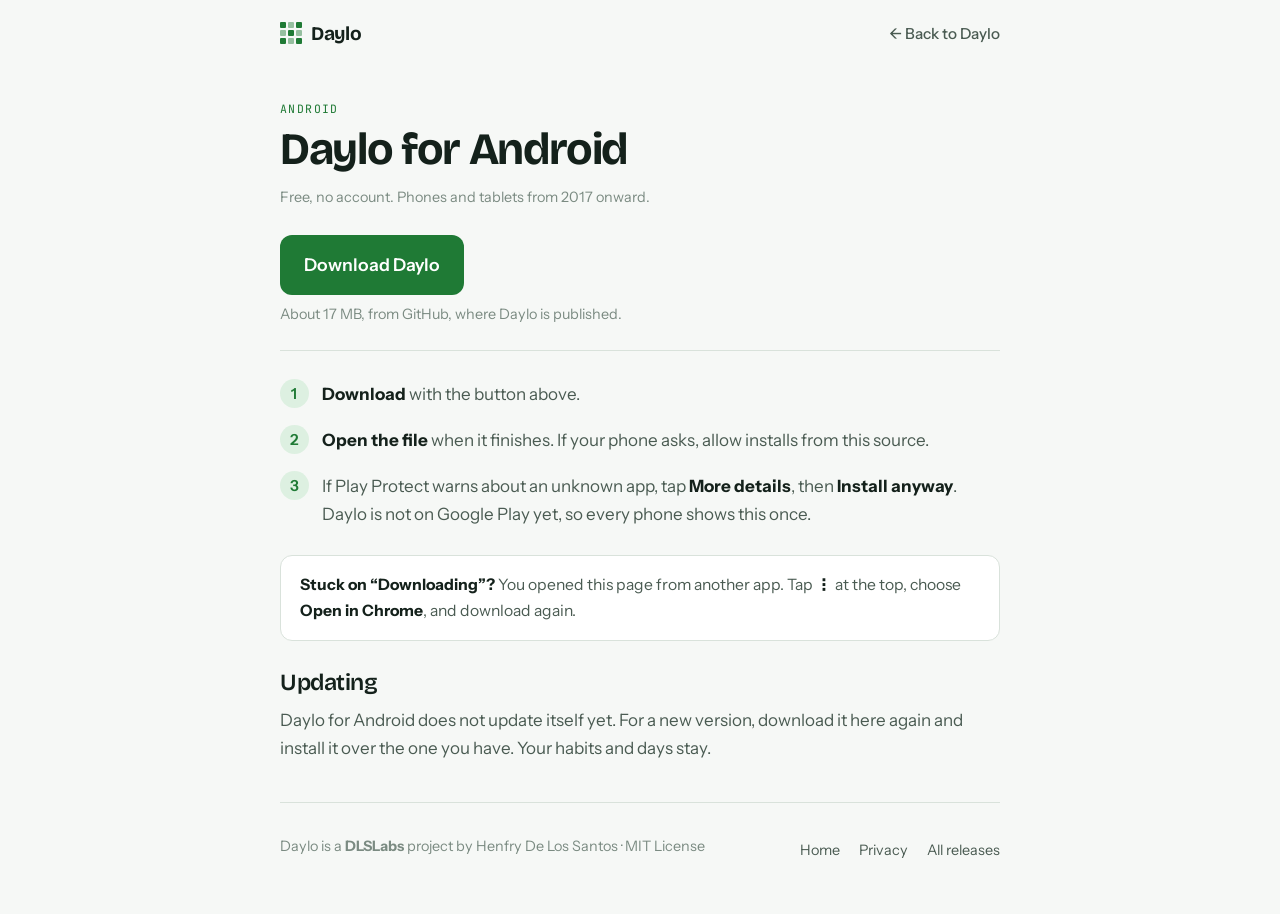
==== site/android/index.html @ b1794b23 "Give Android its own page: one button, three steps, and what to do when the download sticks" ====
<!doctype html>
<html lang="en">
<head>
<meta charset="utf-8">
<meta name="viewport" content="width=device-width, initial-scale=1">
<title>Daylo for Android</title>
<meta name="description" content="Download Daylo for Android: a free, open source habit tracker with no account. Three steps to install it on your phone.">
<link rel="canonical" href="https://daylo.henfrydls.com/android/">
<meta name="robots" content="index,follow">
<link rel="icon" href="../assets/favicon.svg" type="image/svg+xml">
<link rel="icon" href="../assets/favicon-32.png" sizes="32x32" type="image/png">
<link rel="apple-touch-icon" href="../assets/apple-touch-icon.png">
<link rel="preconnect" href="https://fonts.googleapis.com">
<link rel="preconnect" href="https://fonts.gstatic.com" crossorigin>
<link rel="stylesheet" href="https://fonts.googleapis.com/css2?family=Bricolage+Grotesque:opsz,wght@12..96,600;12..96,700&family=Instrument+Sans:wght@400;500;600&family=JetBrains+Mono:wght@400;500&display=swap">
<script defer src="https://analytics.henfrydls.com/script.js" data-website-id="e5fcf739-d6b1-4c48-9645-55b4fd90b50a" data-domains="daylo.henfrydls.com"></script>
<style>
  :root{
    --ground:#F6F8F6; --surface:#FFFFFF; --sunk:#EDF2EE;
    --ink:#14211B; --ink-soft:#4A5B52; --ink-faint:#7B8B82;
    --rule:#D9E2DB; --accent:#1F7A35; --accent-hover:#175F29; --accent-soft:#DDF0E1;
    --display:"Bricolage Grotesque",ui-sans-serif,system-ui,sans-serif;
    --body:"Instrument Sans",ui-sans-serif,system-ui,sans-serif;
    --mono:"JetBrains Mono",ui-monospace,"SFMono-Regular",Menlo,monospace;
  }
  *{box-sizing:border-box}
  body{margin:0;background:var(--ground);color:var(--ink);font-family:var(--body);font-size:1.0625rem;line-height:1.65;-webkit-font-smoothing:antialiased}
  a{color:var(--accent);text-decoration-thickness:1px;text-underline-offset:2px} a:hover{color:var(--accent-hover)}
  :focus-visible{outline:2px solid var(--accent);outline-offset:3px;border-radius:3px}
  code{font-family:var(--mono);font-size:.875em;background:var(--sunk);padding:.1em .35em;border-radius:3px}
  .shell{width:min(720px,100% - 2.5rem);margin-inline:auto}
  .nav{display:flex;align-items:center;justify-content:space-between;padding:1.1rem 0;gap:1rem}
  .brand{display:flex;align-items:center;gap:.55rem;font-family:var(--display);font-weight:700;font-size:1.2rem;letter-spacing:-.01em;color:var(--ink);text-decoration:none}
  .brand .mark{display:grid;grid-template-columns:repeat(3,6px);gap:2px}
  .brand .mark i{width:6px;height:6px;border-radius:1px;background:var(--accent)} .brand .mark i:nth-child(even){opacity:.45}
  .nav a.back{color:var(--ink-soft);text-decoration:none;font-weight:500;font-size:.95rem} .nav a.back:hover{color:var(--ink)}
  header.title{padding:2rem 0 1.5rem;border-bottom:1px solid var(--rule)}
  .kicker{font-family:var(--mono);font-size:.72rem;letter-spacing:.12em;text-transform:uppercase;color:var(--accent);margin:0 0 .6rem}
  h1{font-family:var(--display);font-weight:700;font-size:clamp(2rem,5vw,2.8rem);line-height:1.02;letter-spacing:-.03em;margin:0 0 .8rem;text-wrap:balance}
  .meta{font-size:.9rem;color:var(--ink-faint);margin:0}
  .summary{margin:1.6rem 0 0;padding:1.1rem 1.3rem;background:var(--accent-soft);border-radius:12px;font-size:1.05rem;line-height:1.55}
  .summary strong{color:var(--ink)}
  main section{padding:1.8rem 0 0}
  h2{font-family:var(--display);font-weight:600;font-size:1.45rem;letter-spacing:-.02em;line-height:1.15;margin:0 0 .6rem}
  h3{font-family:var(--display);font-weight:600;font-size:1.1rem;letter-spacing:-.01em;margin:1.2rem 0 .4rem}
  p{margin:0 0 .9rem;color:var(--ink-soft)} p strong{color:var(--ink)}
  ul{margin:0 0 .9rem;padding-left:1.2rem;color:var(--ink-soft)} li{margin:.25rem 0}
  footer{border-top:1px solid var(--rule);margin-top:2.5rem;padding:2rem 0 3rem;display:flex;flex-wrap:wrap;justify-content:space-between;gap:1rem;font-size:.9rem;color:var(--ink-faint)}
  footer ul{display:flex;flex-wrap:wrap;gap:1.2rem;list-style:none;margin:0;padding:0} footer a{color:var(--ink-soft);text-decoration:none} footer a:hover{color:var(--ink);text-decoration:underline}

  .get{display:flex;flex-direction:column;align-items:flex-start;gap:.5rem;margin:1.6rem 0 0}
  .btn{display:inline-flex;align-items:center;gap:.55rem;background:var(--accent);color:#fff;text-decoration:none;font-weight:600;font-size:1.1rem;padding:.95rem 1.5rem;border-radius:12px;transition:background-color .15s}
  .btn:hover{background:var(--accent-hover);color:#fff}
  .size{font-size:.9rem;color:var(--ink-faint);margin:0}
  ol.steps{list-style:none;counter-reset:s;margin:1.8rem 0 0;padding:0}
  ol.steps li{counter-increment:s;position:relative;padding:0 0 1.1rem 2.6rem;margin:0;color:var(--ink-soft)}
  ol.steps li::before{content:counter(s);position:absolute;left:0;top:-.05rem;width:1.8rem;height:1.8rem;border-radius:50%;background:var(--accent-soft);color:var(--accent);font-weight:600;display:grid;place-items:center;font-size:.95rem}
  ol.steps strong{color:var(--ink)}
  .stuck{margin:.6rem 0 0;padding:1rem 1.2rem;background:var(--surface);border:1px solid var(--rule);border-radius:12px;font-size:.98rem}
  .stuck p{margin:0}
</style>
</head>
<body>
<div class="shell">
  <nav class="nav" aria-label="Main">
    <a class="brand" href="/" aria-label="Daylo home"><span class="mark" aria-hidden="true"><i></i><i></i><i></i><i></i><i></i><i></i><i></i><i></i><i></i></span>Daylo</a>
    <a class="back" href="/">← Back to Daylo</a>
  </nav>

  <header class="title">
    <p class="kicker">Android</p>
    <h1>Daylo for Android</h1>
    <p class="meta">Free, no account. Phones and tablets from 2017 onward.</p>
    <div class="get">
      <a class="btn" href="https://github.com/henfrydls/daylo/releases/latest/download/Daylo-android-arm64.apk" data-umami-event="download" data-umami-event-platform="android-page">Download Daylo</a>
      <p class="size">About 17 MB, from GitHub, where Daylo is published.</p>
    </div>
  </header>

  <main>
    <ol class="steps">
      <li><strong>Download</strong> with the button above.</li>
      <li><strong>Open the file</strong> when it finishes. If your phone asks, allow installs from this source.</li>
      <li>If Play Protect warns about an unknown app, tap <strong>More details</strong>, then <strong>Install anyway</strong>. Daylo is not on Google Play yet, so every phone shows this once.</li>
    </ol>

    <div class="stuck">
      <p><strong>Stuck on “Downloading”?</strong> You opened this page from another app. Tap <strong>⋮</strong> at the top, choose <strong>Open in Chrome</strong>, and download again.</p>
    </div>

    <section>
      <h2>Updating</h2>
      <p>Daylo for Android does not update itself yet. For a new version, download it here again and install it over the one you have. Your habits and days stay.</p>
    </section>
  </main>

  <footer>
    <span>Daylo is a <strong>DLSLabs</strong> project by Henfry De Los Santos · MIT License</span>
    <ul>
      <li><a href="/">Home</a></li>
      <li><a href="/privacy/">Privacy</a></li>
      <li><a href="https://github.com/henfrydls/daylo/releases">All releases</a></li>
    </ul>
  </footer>
</div>
</body>
</html>
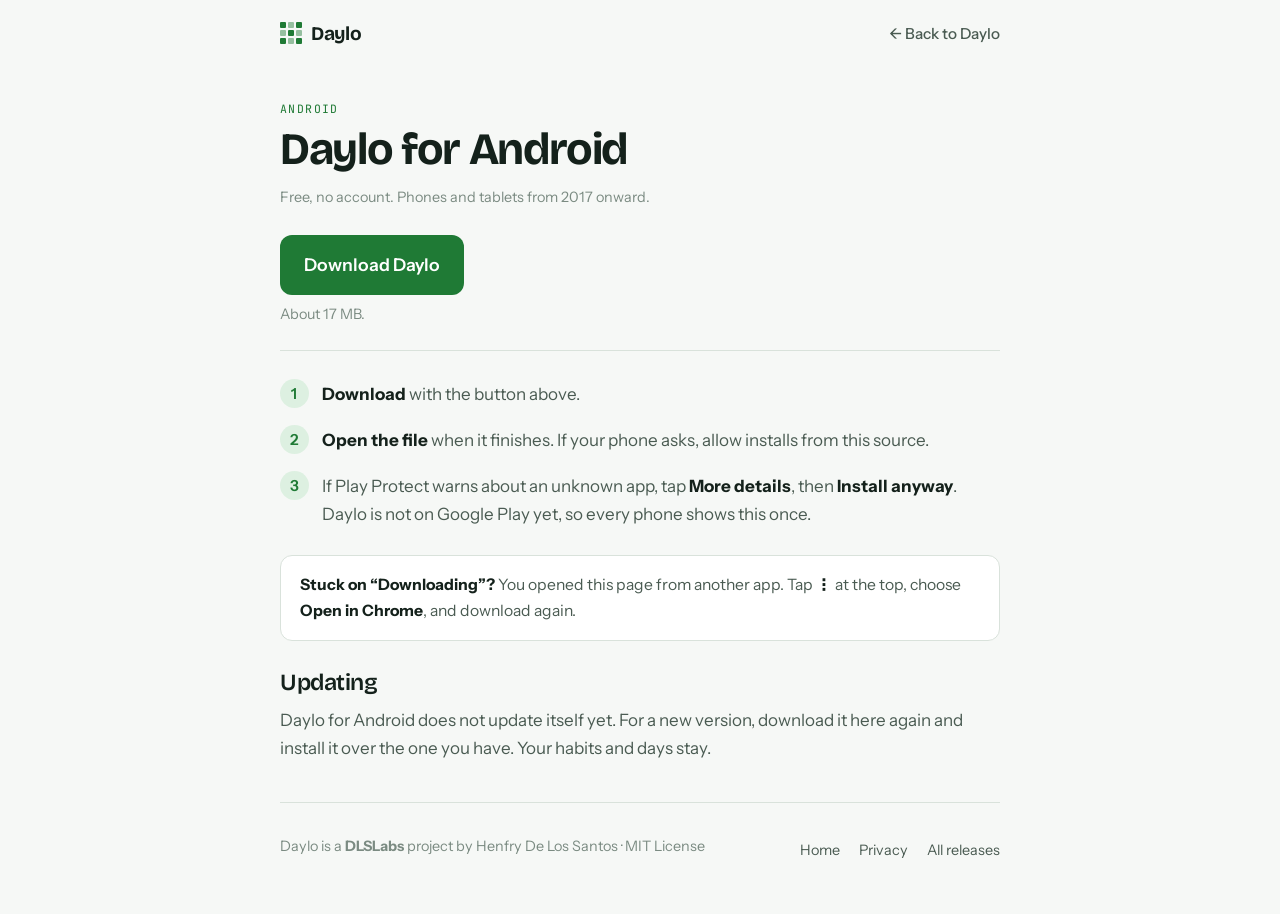
==== commit 296dff5b: "Serve the Android download from this domain, so it does not stall in a custom tab" ====
--- a/site/android/index.html
+++ b/site/android/index.html
@@ -72,8 +72,8 @@
     <h1>Daylo for Android</h1>
     <p class="meta">Free, no account. Phones and tablets from 2017 onward.</p>
     <div class="get">
-      <a class="btn" href="https://github.com/henfrydls/daylo/releases/latest/download/Daylo-android-arm64.apk" data-umami-event="download" data-umami-event-platform="android-page">Download Daylo</a>
-      <p class="size">About 17 MB, from GitHub, where Daylo is published.</p>
+      <a class="btn" href="/android/daylo.apk" download="Daylo.apk" data-umami-event="download" data-umami-event-platform="android-page">Download Daylo</a>
+      <p class="size">About 17 MB.</p>
     </div>
   </header>
 
